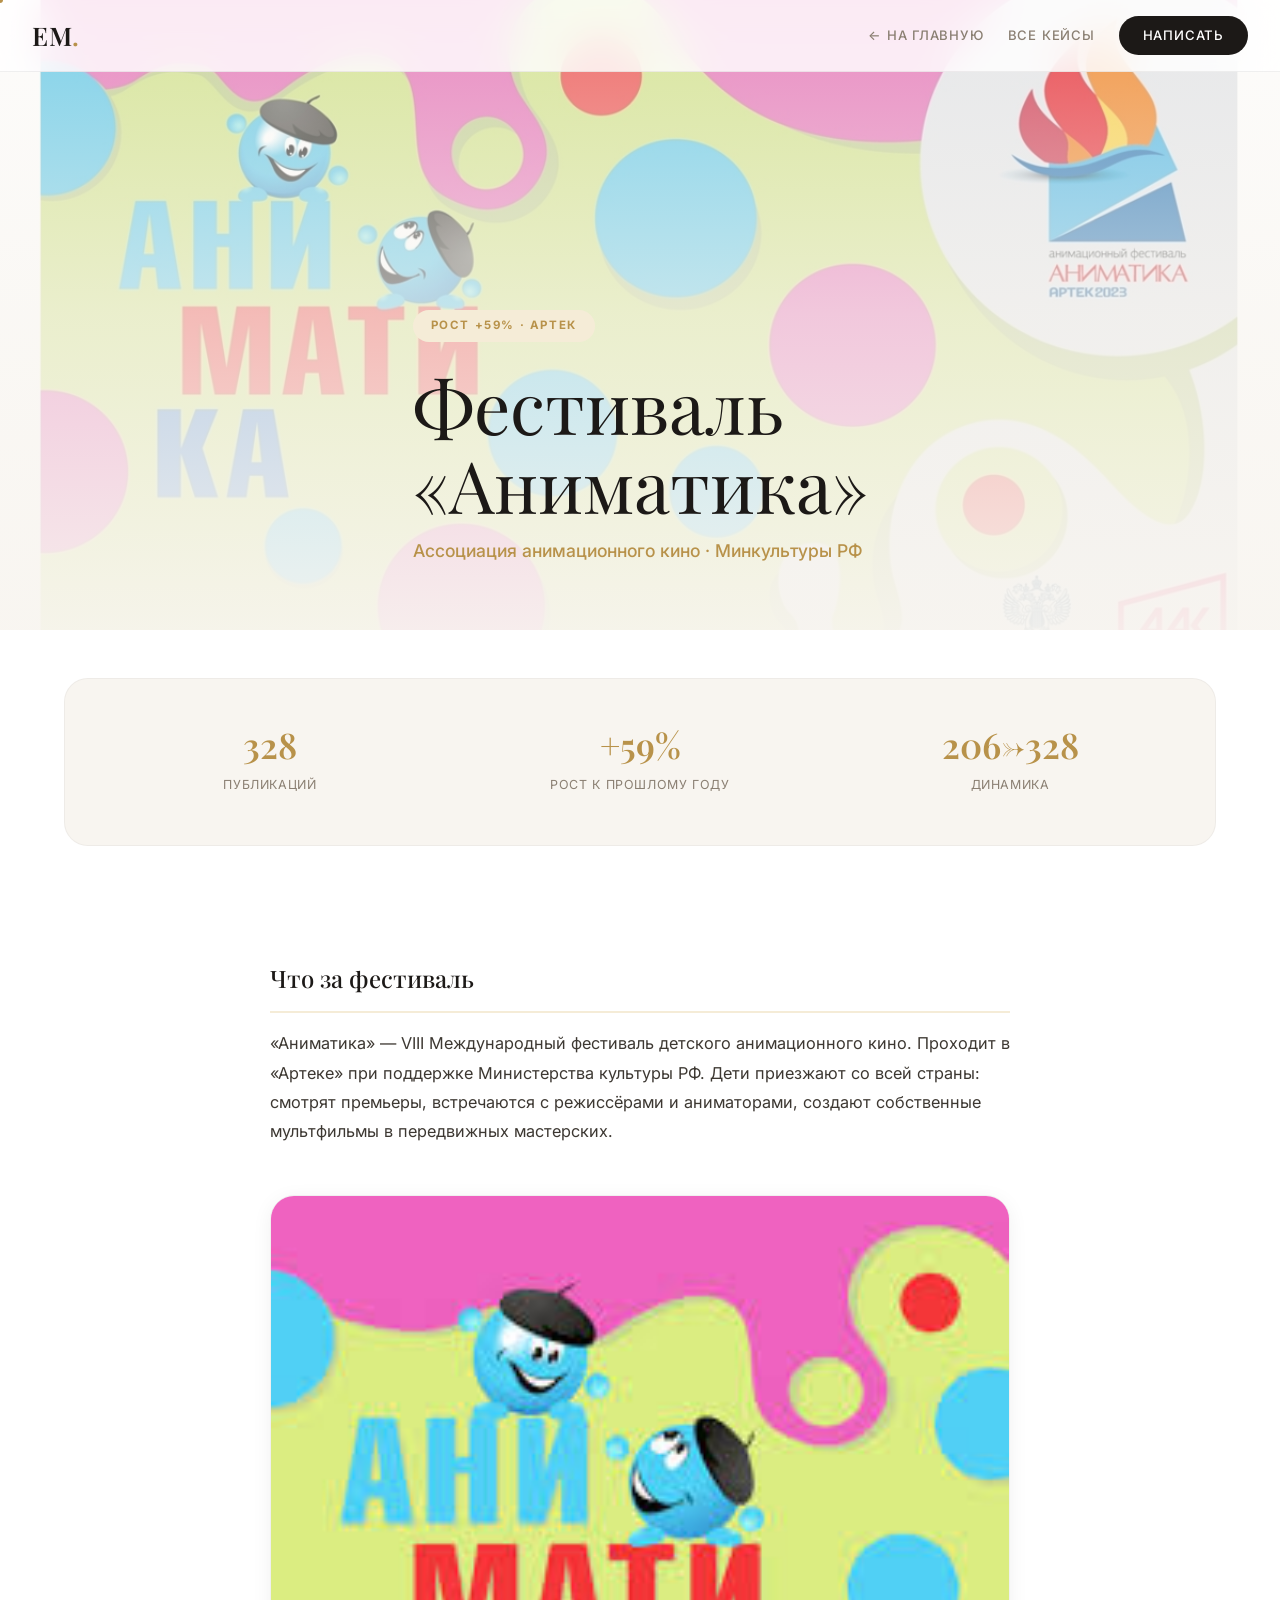
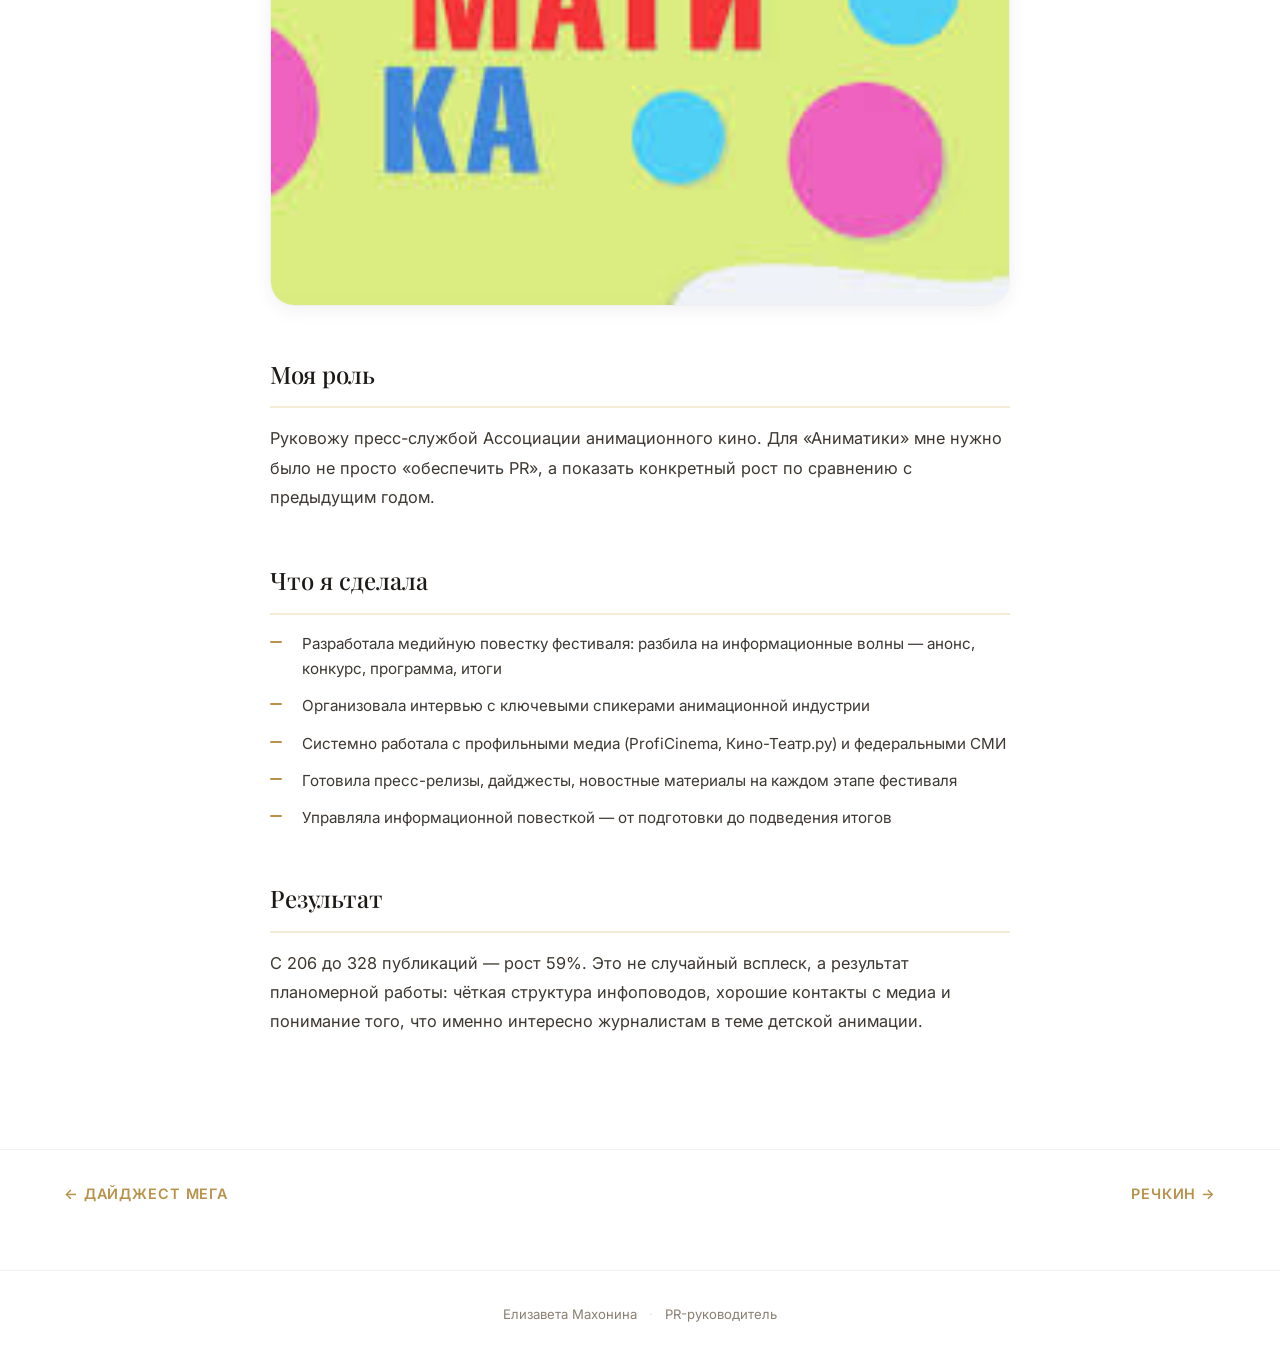
==== cases/animatika.html @ 85cf30d1 "Rename animatika.html to cases/animatika.html" ====
<!DOCTYPE html>
<html lang="ru">
<head>
    <meta charset="UTF-8">
    <meta name="viewport" content="width=device-width, initial-scale=1.0">
    <meta name="description" content="Кейс: Фестиваль Аниматика — международный фестиваль детской анимации в Артеке. Рост публикаций +59%.">
    <title>Фестиваль «Аниматика» — Елизавета Махонина</title>
    <link rel="preconnect" href="https://fonts.googleapis.com">
    <link rel="preconnect" href="https://fonts.gstatic.com" crossorigin>
    <link href="https://fonts.googleapis.com/css2?family=Inter:wght@300;400;500;600;700&family=Playfair+Display:ital,wght@0,400;0,500;0,600;0,700;1,400;1,500&display=swap" rel="stylesheet">
    <link rel="stylesheet" href="../styles.css">
    <link rel="stylesheet" href="case-page.css">
</head>
<body>
    <div class="cursor-dot" id="cursorDot"></div>
    <div class="cursor-ring" id="cursorRing"></div>

    <nav class="nav" id="nav"><div class="nav-inner"><a href="../index.html" class="nav-logo">ЕМ<span class="nav-logo-dot">.</span></a><div class="nav-links" id="navLinks"><a href="../index.html" class="nav-link">← На главную</a><a href="../index.html#cases" class="nav-link">Все кейсы</a><a href="../index.html#contact" class="nav-link nav-link-cta">Написать</a></div><button class="nav-toggle" id="navToggle" aria-label="Меню"><span></span><span></span><span></span></button></div></nav>

    <section class="case-hero">
        <div class="case-hero-img"><img src="../аниматика.jpg" alt="Фестиваль Аниматика"><div class="case-hero-overlay"></div></div>
        <div class="case-hero-content container">
            <span class="case-hero-tag anim-in">Рост +59% · Артек</span>
            <h1 class="case-hero-title anim-in">Фестиваль<br>«Аниматика»</h1>
            <p class="case-hero-org anim-in">Ассоциация анимационного кино · Минкультуры РФ</p>
        </div>
    </section>

    <section class="case-stats-section">
        <div class="container">
            <div class="case-stats-grid anim-scroll">
                <div class="case-stat"><span class="case-stat-num">328</span><span class="case-stat-lbl">публикаций</span></div>
                <div class="case-stat"><span class="case-stat-num">+59%</span><span class="case-stat-lbl">рост к прошлому году</span></div>
                <div class="case-stat"><span class="case-stat-num">206→328</span><span class="case-stat-lbl">динамика</span></div>
            </div>
        </div>
    </section>

    <section class="case-body-section">
        <div class="container">
            <div class="case-content anim-scroll">
                <h2>Что за фестиваль</h2>
                <p>«Аниматика» — VIII Международный фестиваль детского анимационного кино. Проходит в «Артеке» при поддержке Министерства культуры РФ. Дети приезжают со всей страны: смотрят премьеры, встречаются с режиссёрами и аниматорами, создают собственные мультфильмы в передвижных мастерских.</p>

                <div class="case-visual">
                    <img src="../аниматика2.jpg" alt="Логотип фестиваля Аниматика">
                </div>

                <h2>Моя роль</h2>
                <p>Руковожу пресс-службой Ассоциации анимационного кино. Для «Аниматики» мне нужно было не просто «обеспечить PR», а показать конкретный рост по сравнению с предыдущим годом.</p>

                <h2>Что я сделала</h2>
                <ul class="case-list">
                    <li>Разработала медийную повестку фестиваля: разбила на информационные волны — анонс, конкурс, программа, итоги</li>
                    <li>Организовала интервью с ключевыми спикерами анимационной индустрии</li>
                    <li>Системно работала с профильными медиа (ProfiCinema, Кино-Театр.ру) и федеральными СМИ</li>
                    <li>Готовила пресс-релизы, дайджесты, новостные материалы на каждом этапе фестиваля</li>
                    <li>Управляла информационной повесткой — от подготовки до подведения итогов</li>
                </ul>

                <h2>Результат</h2>
                <p>С 206 до 328 публикаций — рост 59%. Это не случайный всплеск, а результат планомерной работы: чёткая структура инфоповодов, хорошие контакты с медиа и понимание того, что именно интересно журналистам в теме детской анимации.</p>
            </div>
        </div>
    </section>

    <section class="case-nav-section"><div class="container"><div class="case-nav-row"><a href="digest-mega.html" class="case-nav-link">← Дайджест МЕГА</a><a href="rechkin.html" class="case-nav-link">Речкин →</a></div></div></section>
    <footer class="footer"><div class="container footer-inner"><span>Елизавета Махонина</span><span class="footer-sep">·</span><span>PR-руководитель</span></div></footer>
    <script src="../script.js"></script>
</body>
</html>
---- styles.css ----
/* ══════════════════════════════════════════════════════════
   ЕЛИЗАВЕТА МАХОНИНА — PR-руководитель
   Светлый premium-дизайн
   ══════════════════════════════════════════════════════════ */

/* ── Переменные ── */
:root {
    --white: #ffffff;
    --cream: #f8f5f0;
    --cream-dark: #f0ebe3;
    --sand: #e8e0d4;
    --stone: #d4c9b8;
    --warm-gray: #8a7f72;
    --charcoal: #3d3832;
    --ink: #1c1917;
    --ink-soft: #2d2926;

    --gold: #b8924a;
    --gold-light: #d4ad5e;
    --gold-pale: #f5ecd7;
    --gold-glow: rgba(184, 146, 74, 0.12);
    --teal: #4a8f7f;
    --teal-pale: #e2f0ec;
    --coral: #c27358;
    --coral-pale: #f5e8e3;

    --ff-display: 'Playfair Display', Georgia, serif;
    --ff-body: 'Inter', -apple-system, BlinkMacSystemFont, 'Segoe UI', sans-serif;

    --s1: 4px; --s2: 8px; --s3: 12px; --s4: 16px;
    --s5: 24px; --s6: 32px; --s7: 48px; --s8: 64px;
    --s9: 96px; --s10: 128px;

    --max-w: 1200px;
    --wide-w: 1360px;
    --nav-h: 72px;

    --r-sm: 10px;
    --r-md: 16px;
    --r-lg: 24px;
    --r-xl: 32px;
    --shadow-sm: 0 1px 3px rgba(0,0,0,0.04), 0 1px 2px rgba(0,0,0,0.06);
    --shadow-md: 0 4px 20px rgba(0,0,0,0.06);
    --shadow-lg: 0 12px 40px rgba(0,0,0,0.08);
    --shadow-xl: 0 20px 60px rgba(0,0,0,0.1);
    --ease: cubic-bezier(0.4, 0, 0.2, 1);
    --spring: cubic-bezier(0.34, 1.56, 0.64, 1);
    --smooth: cubic-bezier(0.16, 1, 0.3, 1);
}

/* ── Сброс ── */
*, *::before, *::after { margin: 0; padding: 0; box-sizing: border-box; }

html {
    scroll-behavior: smooth;
    -webkit-font-smoothing: antialiased;
    -moz-osx-font-smoothing: grayscale;
    scroll-padding-top: var(--nav-h);
    cursor: none;
}

body {
    font-family: var(--ff-body);
    background: var(--white);
    color: var(--ink);
    line-height: 1.7;
    font-size: 16px;
    overflow-x: hidden;
    cursor: none;
}

img { max-width: 100%; height: auto; display: block; }
a { color: inherit; text-decoration: none; cursor: none; }
button { cursor: none; }
ul { list-style: none; }

.container {
    max-width: var(--max-w);
    margin: 0 auto;
    padding: 0 var(--s5);
}

/* ══════════════════════════════════════
   КАСТОМНЫЙ КУРСОР
   ══════════════════════════════════════ */
.cursor-dot {
    position: fixed;
    width: 6px; height: 6px;
    background: var(--gold);
    border-radius: 50%;
    pointer-events: none;
    z-index: 10000;
    transform: translate(-50%, -50%);
    transition: width .2s, height .2s, background .2s;
}
.cursor-ring {
    position: fixed;
    width: 36px; height: 36px;
    border: 1.5px solid var(--gold);
    border-radius: 50%;
    pointer-events: none;
    z-index: 10000;
    transform: translate(-50%, -50%);
    transition: width .35s var(--spring), height .35s var(--spring),
                border-color .3s, background .3s;
    opacity: .6;
}
/* Состояние при наведении на ссылки */
.cursor-ring.hover {
    width: 56px; height: 56px;
    border-color: var(--gold-light);
    background: rgba(184, 146, 74, 0.08);
    opacity: 1;
}
.cursor-dot.hover {
    width: 0; height: 0;
}

/* ══════════════════════════════════════
   АНИМАЦИИ
   ══════════════════════════════════════ */
.anim-in {
    opacity: 0;
    transform: translateY(28px);
    animation: fadeUp .85s var(--smooth) forwards;
}
.anim-in:nth-child(1) { animation-delay: .08s }
.anim-in:nth-child(2) { animation-delay: .18s }
.anim-in:nth-child(3) { animation-delay: .3s }
.anim-in:nth-child(4) { animation-delay: .42s }
.anim-in:nth-child(5) { animation-delay: .55s }
.anim-in:nth-child(6) { animation-delay: .65s }

@keyframes fadeUp { to { opacity: 1; transform: translateY(0); } }

.anim-scroll {
    opacity: 0;
    transform: translateY(36px);
    transition: opacity .7s var(--smooth), transform .7s var(--smooth);
}
.anim-scroll.visible {
    opacity: 1;
    transform: translateY(0);
}

/* Shimmer на тегах */
@keyframes shimmer {
    0% { background-position: -200% 50%; }
    100% { background-position: 200% 50%; }
}

/* Плавающие частицы */
@keyframes float-particle {
    0%, 100% { transform: translate(0, 0) rotate(0deg); opacity: 0; }
    10% { opacity: .5; }
    90% { opacity: .3; }
    50% { transform: translate(var(--tx), var(--ty)) rotate(180deg); }
}

.hero-particles {
    position: absolute; inset: 0;
    z-index: 0; pointer-events: none;
    overflow: hidden;
}
.hero-particle {
    position: absolute;
    width: var(--size);
    height: var(--size);
    border-radius: 50%;
    background: var(--gold);
    opacity: 0;
    animation: float-particle var(--dur) var(--delay) ease-in-out infinite;
}

/* Мерцающий золотой ободок */
@keyframes glow-border {
    0%, 100% { box-shadow: 0 0 20px rgba(184,146,74,.1), 0 0 40px rgba(184,146,74,.05); }
    50% { box-shadow: 0 0 30px rgba(184,146,74,.2), 0 0 60px rgba(184,146,74,.1); }
}

/* Текстовый градиент-переливание */
@keyframes text-shine {
    0% { background-position: 0% 50%; }
    100% { background-position: 200% 50%; }
}

/* ══════════════════════════════════════
   НАВИГАЦИЯ
   ══════════════════════════════════════ */
.nav {
    position: fixed; top: 0; left: 0; right: 0;
    z-index: 1000;
    height: var(--nav-h);
    background: rgba(255,255,255,.82);
    backdrop-filter: blur(20px);
    -webkit-backdrop-filter: blur(20px);
    border-bottom: 1px solid rgba(0,0,0,.06);
    transition: background .4s var(--ease), box-shadow .4s var(--ease);
}
.nav.scrolled {
    background: rgba(255,255,255,.96);
    box-shadow: var(--shadow-sm);
}
.nav-inner {
    max-width: var(--wide-w); margin: 0 auto;
    padding: 0 var(--s6);
    display: flex; align-items: center; justify-content: space-between;
    height: 100%;
}
.nav-logo {
    font-family: var(--ff-display);
    font-size: 1.6rem; font-weight: 600;
    color: var(--ink);
    letter-spacing: .02em;
}
.nav-logo-dot { color: var(--gold); }
.nav-links { display: flex; gap: var(--s5); align-items: center; }
.nav-link {
    font-size: .82rem; font-weight: 500;
    letter-spacing: .06em; text-transform: uppercase;
    color: var(--warm-gray);
    transition: color .3s var(--ease);
    position: relative;
    padding: var(--s2) 0;
}
.nav-link::after {
    content: ''; position: absolute;
    bottom: 0; left: 0; width: 0; height: 2px;
    background: var(--gold);
    transition: width .4s var(--smooth);
}
.nav-link:hover { color: var(--ink); }
.nav-link:hover::after { width: 100%; }
.nav-link-cta {
    background: var(--ink);
    color: var(--white) !important;
    padding: var(--s2) var(--s5);
    border-radius: 100px;
    letter-spacing: .06em;
    transition: all .4s var(--ease);
}
.nav-link-cta::after { display: none; }
.nav-link-cta:hover {
    background: var(--gold);
    color: var(--white) !important;
    transform: scale(1.05);
}

.nav-toggle {
    display: none; flex-direction: column; gap: 5px;
    background: none; border: none; padding: 8px;
}
.nav-toggle span {
    display: block; width: 24px; height: 2px;
    background: var(--ink); transition: .3s var(--ease);
}

/* ══════════════════════════════════════
   HERO
   ══════════════════════════════════════ */
.hero {
    position: relative;
    min-height: 100vh;
    display: flex; align-items: center;
    padding: calc(var(--nav-h) + var(--s8)) var(--s6) var(--s8);
    overflow: hidden;
}
.hero-bg {
    position: absolute; inset: 0; z-index: 0;
}
.hero-bg-img {
    width: 100%; height: 100%;
    object-fit: cover;
    opacity: .22;
}
.hero-bg-overlay {
    position: absolute; inset: 0;
    background: linear-gradient(135deg, rgba(248,245,240,.92) 0%, rgba(255,255,255,.85) 50%, rgba(248,245,240,.9) 100%);
}
.hero-content {
    position: relative; z-index: 1;
    max-width: var(--wide-w); margin: 0 auto; width: 100%;
    display: grid; grid-template-columns: 1.2fr 1fr;
    gap: var(--s8); align-items: center;
}
.hero-badge {
    display: inline-flex; align-items: center; gap: var(--s3);
    font-size: .78rem; font-weight: 600;
    text-transform: uppercase; letter-spacing: .18em;
    color: var(--gold);
    margin-bottom: var(--s5);
}
.hero-badge-dot {
    width: 8px; height: 8px; border-radius: 50%;
    background: var(--gold);
    box-shadow: 0 0 8px var(--gold-glow);
    animation: pulse 2s ease-in-out infinite;
}
@keyframes pulse {
    0%, 100% { opacity: 1; transform: scale(1); }
    50% { opacity: .5; transform: scale(.7); }
}
.hero-name {
    font-family: var(--ff-display);
    font-size: clamp(3rem, 5.5vw, 5.4rem);
    font-weight: 400; line-height: 1.08;
    color: var(--ink);
    margin-bottom: var(--s5);
}
.hero-name em {
    font-style: italic;
    font-weight: 500;
    background: linear-gradient(90deg, var(--gold), var(--gold-light), var(--coral), var(--gold));
    background-size: 200% auto;
    -webkit-background-clip: text;
    -webkit-text-fill-color: transparent;
    background-clip: text;
    animation: text-shine 4s ease-in-out infinite;
}
.hero-role {
    font-size: 1.1rem; font-weight: 500;
    letter-spacing: .08em; text-transform: uppercase;
    color: var(--warm-gray);
    margin-bottom: var(--s3);
}
.hero-desc {
    font-size: 1.05rem; color: var(--warm-gray);
    max-width: 500px; margin-bottom: var(--s6);
    line-height: 1.6;
}
.hero-actions { display: flex; gap: var(--s4); margin-bottom: var(--s7); }

/* Кнопки */
.btn {
    display: inline-flex; align-items: center; gap: var(--s2);
    padding: 14px 32px;
    font-family: var(--ff-body);
    font-size: .88rem; font-weight: 600;
    letter-spacing: .06em; text-transform: uppercase;
    border-radius: var(--r-sm);
    transition: all .4s var(--ease);
    border: none;
    position: relative;
    overflow: hidden;
}
.btn::after {
    content: '';
    position: absolute; inset: 0;
    background: linear-gradient(120deg, transparent, rgba(255,255,255,.15), transparent);
    transform: translateX(-100%);
    transition: transform .6s;
}
.btn:hover::after {
    transform: translateX(100%);
}
.btn-gold {
    background: var(--gold); color: var(--white);
}
.btn-gold:hover {
    background: var(--gold-light);
    transform: translateY(-3px);
    box-shadow: 0 10px 35px rgba(184,146,74,.35);
}
.btn-ghost {
    background: transparent;
    color: var(--ink);
    border: 1.5px solid var(--sand);
}
.btn-ghost:hover {
    border-color: var(--gold);
    color: var(--gold);
    transform: translateY(-3px);
}

/* Hero Маркеры */
.hero-markers {
    display: flex; gap: var(--s5); align-items: center;
}
.hero-marker {
    display: flex; flex-direction: column;
}
.hero-marker strong {
    font-family: var(--ff-display);
    font-size: 1.5rem; font-weight: 600;
    color: var(--gold);
}
.hero-marker span {
    font-size: .78rem; color: var(--warm-gray);
    text-transform: uppercase; letter-spacing: .04em;
}
.hero-marker-sep {
    width: 1px; height: 32px;
    background: var(--sand);
}

/* Фото в Hero */
.hero-photo {
    position: relative;
    display: flex; flex-direction: column; align-items: center;
}
.hero-photo-ring {
    position: absolute;
    width: 420px; height: 540px;
    border: 1px solid var(--gold-pale);
    border-radius: var(--r-xl);
    top: -16px; left: 50%; transform: translateX(-50%);
    z-index: 0;
    animation: glow-border 4s ease-in-out infinite;
}
.hero-photo-frame {
    position: relative; z-index: 1;
    width: 380px; height: 500px;
    border-radius: var(--r-xl);
    overflow: hidden;
    box-shadow: var(--shadow-xl);
    border: 3px solid var(--white);
}
.hero-photo-frame img {
    width: 100%; height: 100%;
    object-fit: cover;
    object-position: center top;
    transition: transform .8s var(--smooth), filter .6s;
}
.hero-photo-frame:hover img { transform: scale(1.04); filter: brightness(1.05); }
.hero-photo-caption {
    display: flex; gap: var(--s3);
    margin-top: var(--s4);
    font-size: .78rem; color: var(--warm-gray);
    letter-spacing: .1em; text-transform: uppercase;
    font-weight: 500;
}
.hero-scroll {
    position: absolute; bottom: var(--s6);
    left: 50%; transform: translateX(-50%);
    color: var(--stone);
    animation: bobble 2.5s ease-in-out infinite;
}
@keyframes bobble {
    0%,100% { transform: translateX(-50%) translateY(0); }
    50% { transform: translateX(-50%) translateY(8px); }
}

/* ══════════════════════════════════════
   ОБЩИЕ СТИЛИ СЕКЦИЙ
   ══════════════════════════════════════ */
.section { padding: var(--s9) 0; }
.section-cream { background: var(--cream); }
.section-contact {
    background: linear-gradient(180deg, var(--cream) 0%, var(--cream-dark) 100%);
}
.section-head { margin-bottom: var(--s7); }

.label-top {
    display: inline-flex; align-items: center; gap: var(--s3);
    font-size: .72rem; font-weight: 600;
    text-transform: uppercase; letter-spacing: .2em;
    color: var(--gold);
    margin-bottom: var(--s3);
}
.label-top::before {
    content: ''; width: 20px; height: 2px;
    background: var(--gold);
}
.heading-xl {
    font-family: var(--ff-display);
    font-size: clamp(2rem, 4vw, 3.2rem);
    font-weight: 400; line-height: 1.18;
    color: var(--ink);
    margin-bottom: var(--s5);
}
.text-lead {
    font-family: var(--ff-display);
    font-size: 1.35rem; line-height: 1.55;
    color: var(--ink-soft);
    margin-bottom: var(--s5);
}
.text-body {
    font-size: 1.02rem; line-height: 1.75;
    color: var(--warm-gray);
    margin-bottom: var(--s4);
}

/* ══════════════════════════════════════
   ОБО МНЕ
   ══════════════════════════════════════ */
.about-layout {
    display: grid; grid-template-columns: .8fr 1fr;
    gap: var(--s8);
    margin-bottom: var(--s8);
}
.stats-ribbon {
    display: grid; grid-template-columns: repeat(4, 1fr);
    gap: var(--s5);
    background: var(--white);
    border: 1px solid rgba(0,0,0,.06);
    border-radius: var(--r-lg);
    padding: var(--s6);
    box-shadow: var(--shadow-md);
}
.stat-item { text-align: center; }
.stat-val {
    display: inline;
    font-family: var(--ff-display);
    font-size: 2.4rem; font-weight: 600;
    color: var(--gold);
    line-height: 1;
}
.stat-plus {
    font-family: var(--ff-display);
    font-size: 2.4rem; font-weight: 600;
    color: var(--gold);
    line-height: 1;
}
.stat-lbl {
    display: block;
    font-size: .8rem; color: var(--warm-gray);
    text-transform: uppercase; letter-spacing: .04em;
    margin-top: var(--s2);
}

/* ══════════════════════════════════════
   КОМПЕТЕНЦИИ
   ══════════════════════════════════════ */
.comp-grid {
    display: grid; grid-template-columns: repeat(3, 1fr);
    gap: var(--s5);
}
.comp-card {
    background: var(--cream);
    border: 1px solid rgba(0,0,0,.05);
    border-radius: var(--r-md);
    padding: var(--s6) var(--s5);
    transition: all .4s var(--ease);
    position: relative;
}
.comp-card::before {
    content: '';
    position: absolute; top: 0; left: var(--s5); right: var(--s5);
    height: 3px; border-radius: 0 0 3px 3px;
    background: var(--gold);
    transform: scaleX(0);
    transform-origin: left;
    transition: transform .5s var(--smooth);
}
.comp-card:hover {
    transform: translateY(-6px);
    box-shadow: var(--shadow-lg);
    border-color: transparent;
    background: var(--white);
}
.comp-card:hover::before { transform: scaleX(1); }
.comp-num {
    font-family: var(--ff-display);
    font-size: 2rem; font-weight: 600;
    color: var(--gold-pale);
    margin-bottom: var(--s4);
    line-height: 1;
    transition: color .4s;
}
.comp-card:hover .comp-num { color: var(--gold); }
.comp-card h3 {
    font-family: var(--ff-display);
    font-size: 1.15rem; font-weight: 500;
    margin-bottom: var(--s3);
    color: var(--ink);
}
.comp-card p {
    font-size: .9rem; line-height: 1.65;
    color: var(--warm-gray);
}

/* ══════════════════════════════════════
   КАРЬЕРА
   ══════════════════════════════════════ */
.exp-timeline {
    display: flex; flex-direction: column;
    gap: var(--s5);
}
.exp-card {
    display: grid; grid-template-columns: 200px 1fr;
    gap: var(--s6);
    background: var(--white);
    border: 1px solid rgba(0,0,0,.06);
    border-radius: var(--r-md);
    padding: var(--s6);
    transition: all .4s var(--ease);
}
.exp-card:hover {
    box-shadow: var(--shadow-lg);
    transform: translateY(-3px);
    border-color: transparent;
}
.exp-current {
    border-left: 4px solid var(--gold);
}
.exp-side {
    display: flex; flex-direction: column;
    gap: var(--s2);
}
.exp-badge {
    display: inline-flex;
    font-size: .68rem; font-weight: 700;
    text-transform: uppercase; letter-spacing: .12em;
    padding: 3px 12px; border-radius: 100px;
    background: var(--gold-pale);
    color: var(--gold);
    width: fit-content;
}
.exp-dates {
    font-size: .82rem; color: var(--warm-gray);
}
.exp-role {
    font-family: var(--ff-display);
    font-size: 1.25rem; font-weight: 500;
    color: var(--ink);
    margin-bottom: var(--s1);
    line-height: 1.3;
}
.exp-company {
    font-size: .95rem; font-weight: 500;
    color: var(--gold);
    margin-bottom: var(--s4);
}
.exp-list {
    display: flex; flex-direction: column;
    gap: var(--s2);
}
.exp-list li {
    font-size: .9rem; line-height: 1.6;
    color: var(--charcoal);
    padding-left: var(--s5);
    position: relative;
}
.exp-list li::before {
    content: '';
    position: absolute; left: 0; top: 10px;
    width: 8px; height: 1px;
    background: var(--gold);
}
.exp-summary {
    font-size: .92rem; line-height: 1.7;
    color: var(--charcoal);
}

/* ══════════════════════════════════════
   КЕЙСЫ
   ══════════════════════════════════════ */
.cases-mosaic {
    display: grid;
    grid-template-columns: repeat(2, 1fr);
    gap: var(--s5);
}
.case-tile {
    display: block;
    border-radius: var(--r-lg);
    overflow: hidden;
    background: var(--cream);
    border: 1px solid rgba(0,0,0,.05);
    transition: all .5s var(--ease);
    position: relative;
}
.case-tile:hover {
    transform: translateY(-8px) scale(1.01);
    box-shadow: var(--shadow-xl);
    border-color: transparent;
}
.case-tile-wide {
    grid-column: 1 / -1;
    display: grid;
    grid-template-columns: 1fr 1fr;
}
.case-tile-img {
    height: 260px;
    overflow: hidden;
    background: var(--cream-dark);
}
.case-tile-wide .case-tile-img {
    height: 100%;
    min-height: 300px;
}
.case-tile-img img {
    width: 100%; height: 100%;
    object-fit: cover;
    transition: transform .7s var(--smooth);
}
.case-tile-img-contain img {
    object-fit: contain;
    padding: var(--s4);
    background: var(--cream);
}
.case-tile:hover .case-tile-img img {
    transform: scale(1.08);
}
.case-tile-body {
    padding: var(--s6) var(--s5);
}
.case-tile-tag {
    display: inline-block;
    font-size: .68rem; font-weight: 700;
    text-transform: uppercase; letter-spacing: .12em;
    padding: 4px 14px; border-radius: 100px;
    background: linear-gradient(90deg, var(--gold-pale), #fdf3dc, var(--gold-pale));
    background-size: 200% 100%;
    animation: shimmer 3s ease-in-out infinite;
    color: var(--gold);
    margin-bottom: var(--s4);
}
.case-tile-body h3 {
    font-family: var(--ff-display);
    font-size: 1.5rem; font-weight: 500;
    color: var(--ink);
    margin-bottom: var(--s2);
    line-height: 1.25;
}
.case-tile-body p {
    font-size: .9rem; color: var(--warm-gray);
    margin-bottom: var(--s4);
    line-height: 1.5;
}
.case-tile-cta {
    font-size: .82rem; font-weight: 600;
    color: var(--gold);
    text-transform: uppercase; letter-spacing: .08em;
    transition: color .3s, letter-spacing .3s;
}
.case-tile:hover .case-tile-cta {
    color: var(--ink);
    letter-spacing: .14em;
}

/* ══════════════════════════════════════
   ИНСТРУМЕНТЫ
   ══════════════════════════════════════ */
.toolkit-cloud {
    display: flex; flex-wrap: wrap;
    gap: var(--s3); justify-content: center;
}
.toolkit-cloud span {
    padding: 12px 28px;
    font-size: .9rem;
    border: 1.5px solid var(--sand);
    border-radius: 100px;
    color: var(--charcoal);
    background: var(--white);
    transition: all .35s var(--ease);
}
.toolkit-cloud span:hover {
    border-color: var(--gold);
    color: var(--gold);
    background: var(--gold-pale);
    transform: translateY(-3px) scale(1.05);
    box-shadow: 0 6px 20px rgba(184,146,74,.15);
}

/* ══════════════════════════════════════
   ОБРАЗОВАНИЕ
   ══════════════════════════════════════ */
.edu-layout {
    display: grid;
    grid-template-columns: 1fr 1.3fr;
    gap: var(--s8);
    align-items: center;
}
.edu-photo {
    border-radius: var(--r-xl);
    overflow: hidden;
    box-shadow: var(--shadow-xl);
    border: 4px solid var(--white);
    position: relative;
}
.edu-photo::after {
    content: '';
    position: absolute; inset: 0;
    border: 1px solid rgba(184,146,74,.1);
    border-radius: var(--r-xl);
    pointer-events: none;
}
.edu-photo img {
    width: 100%; height: 580px;
    object-fit: cover;
    object-position: center 15%;
    transition: transform .8s var(--smooth);
}
.edu-photo:hover img { transform: scale(1.03); }

.edu-card {
    display: flex; gap: var(--s5);
    background: var(--cream);
    border: 1px solid rgba(0,0,0,.05);
    border-radius: var(--r-md);
    padding: var(--s5) var(--s6);
    margin-bottom: var(--s4);
    transition: all .35s var(--ease);
}
.edu-card:hover {
    box-shadow: var(--shadow-md);
    transform: translateX(6px);
    border-color: var(--gold-pale);
}
.edu-year {
    font-family: var(--ff-display);
    font-size: 1.8rem; font-weight: 600;
    color: var(--gold); line-height: 1;
    min-width: 70px;
    padding-top: 4px;
}
.edu-deg {
    font-size: .7rem; font-weight: 700;
    text-transform: uppercase; letter-spacing: .14em;
    color: var(--gold);
    margin-bottom: var(--s1);
}
.edu-card h3 {
    font-family: var(--ff-display);
    font-size: 1.15rem; font-weight: 500;
    color: var(--ink); margin-bottom: var(--s1);
}
.edu-card p {
    font-size: .88rem; color: var(--warm-gray);
}

/* Языки */
.lang-block { margin-top: var(--s6); }
.lang-heading {
    font-family: var(--ff-display);
    font-size: 1.15rem; font-weight: 500;
    margin-bottom: var(--s5);
    color: var(--ink);
}
.lang-row {
    margin-bottom: var(--s4);
}
.lang-name {
    font-size: .9rem; font-weight: 500;
    color: var(--ink); display: block;
}
.lang-lvl {
    font-size: .82rem; color: var(--warm-gray);
    display: block; margin-bottom: var(--s2);
}
.lang-bar {
    height: 4px; background: var(--sand);
    border-radius: 100px; overflow: hidden;
}
.lang-fill {
    height: 100%;
    background: linear-gradient(90deg, var(--gold) 0%, var(--gold-light) 100%);
    border-radius: 100px;
    width: 0;
    transition: width 1.5s var(--smooth);
}

/* ══════════════════════════════════════
   РЕКОМЕНДАЦИИ
   ══════════════════════════════════════ */
.ref-grid {
    display: grid; grid-template-columns: repeat(3, 1fr);
    gap: var(--s5);
}
.ref-card {
    background: var(--white);
    border: 1px solid rgba(0,0,0,.06);
    border-radius: var(--r-md);
    padding: var(--s6);
    text-align: center;
    transition: all .35s var(--ease);
}
.ref-card:hover {
    transform: translateY(-4px);
    box-shadow: var(--shadow-md);
    border-color: var(--gold-pale);
}
.ref-name {
    font-family: var(--ff-display);
    font-size: 1.05rem; font-weight: 500;
    color: var(--ink); margin-bottom: var(--s1);
}
.ref-role {
    font-size: .85rem; color: var(--gold);
    margin-bottom: var(--s1);
}
.ref-org {
    font-size: .82rem; color: var(--warm-gray);
}

/* ══════════════════════════════════════
   КОНТАКТЫ
   ══════════════════════════════════════ */
.cta-block {
    display: grid; grid-template-columns: auto 1fr;
    gap: var(--s8); align-items: center;
    max-width: 900px; margin: 0 auto;
    background: var(--white);
    border-radius: var(--r-xl);
    padding: var(--s8);
    box-shadow: var(--shadow-xl);
    border: 1px solid rgba(0,0,0,.04);
}
.cta-photo {
    width: 200px; height: 200px;
    border-radius: 50%; overflow: hidden;
    border: 3px solid var(--gold-pale);
    box-shadow: 0 0 40px var(--gold-glow);
    animation: glow-border 4s ease-in-out infinite;
}
.cta-photo img {
    width: 100%; height: 100%;
    object-fit: cover;
}
.cta-body .heading-xl { margin-bottom: var(--s3); }
.cta-links {
    display: flex; flex-direction: column;
    gap: var(--s3); margin-top: var(--s5);
}
.cta-link {
    display: inline-flex; align-items: center;
    gap: var(--s3);
    font-size: .95rem; color: var(--charcoal);
    transition: color .3s, transform .3s;
    padding: var(--s2) 0;
}
.cta-link:hover { color: var(--gold); transform: translateX(6px); }
.cta-link svg {
    width: 20px; height: 20px; flex-shrink: 0;
    color: var(--gold);
}

/* ══════════════════════════════════════
   FOOTER
   ══════════════════════════════════════ */
.footer {
    padding: var(--s6) 0;
    border-top: 1px solid rgba(0,0,0,.06);
    background: var(--white);
}
.footer-inner {
    display: flex; align-items: center;
    justify-content: center;
    gap: var(--s3); font-size: .82rem;
    color: var(--warm-gray); flex-wrap: wrap;
}
.footer-sep { color: var(--sand); }

/* ══════════════════════════════════════
   АДАПТИВНОСТЬ
   ══════════════════════════════════════ */
@media (max-width: 1024px) {
    .hero-content {
        grid-template-columns: 1fr;
        text-align: center;
    }
    .hero-badge { justify-content: center; }
    .hero-desc { margin-left: auto; margin-right: auto; }
    .hero-actions { justify-content: center; }
    .hero-markers { justify-content: center; }
    .hero-photo-frame { width: 300px; height: 400px; }
    .hero-photo-ring { width: 340px; height: 440px; }

    .about-layout { grid-template-columns: 1fr; gap: var(--s5); }
    .stats-ribbon { grid-template-columns: repeat(2, 1fr); }
    .comp-grid { grid-template-columns: repeat(2, 1fr); }
    .edu-layout { grid-template-columns: 1fr; }
    .edu-photo { order: -1; }
    .edu-photo img { height: 400px; }
    .ref-grid { grid-template-columns: 1fr; }
    .case-tile-wide { grid-template-columns: 1fr; }
    .cta-block {
        grid-template-columns: 1fr; text-align: center;
        padding: var(--s6);
    }
    .cta-photo { margin: 0 auto; }
    .cta-links { align-items: center; }
}

@media (max-width: 768px) {
    :root { --s9: 64px; --s10: 80px; }
    /* Скрываем кастомный курсор на тач-устройствах */
    .cursor-dot, .cursor-ring { display: none; }
    html, body, a, button { cursor: auto; }
    
    .nav-links {
        display: none;
        position: fixed; top: var(--nav-h);
        left: 0; right: 0; bottom: 0;
        background: rgba(255,255,255,.98);
        backdrop-filter: blur(20px);
        flex-direction: column;
        align-items: center; justify-content: center;
        gap: var(--s6);
    }
    .nav-links.open { display: flex; }
    .nav-link { font-size: 1.1rem; }
    .nav-toggle { display: flex; }
    .nav-toggle.active span:nth-child(1) { transform: translateY(7px) rotate(45deg); }
    .nav-toggle.active span:nth-child(2) { opacity: 0; }
    .nav-toggle.active span:nth-child(3) { transform: translateY(-7px) rotate(-45deg); }

    .comp-grid { grid-template-columns: 1fr; }
    .cases-mosaic { grid-template-columns: 1fr; }
    .exp-card { grid-template-columns: 1fr; gap: var(--s3); }
    .hero-scroll { display: none; }
}

@media (max-width: 480px) {
    .container { padding: 0 var(--s4); }
    .hero { padding: calc(var(--nav-h) + var(--s5)) var(--s4) var(--s5); }
    .hero-photo-frame { width: 240px; height: 320px; }
    .hero-photo-ring { width: 270px; height: 350px; }
    .hero-actions { flex-direction: column; width: 100%; }
    .btn { width: 100%; justify-content: center; }
    .stats-ribbon { grid-template-columns: 1fr 1fr; }
    .stat-val { font-size: 1.8rem; }
    .stat-plus { font-size: 1.8rem; }
}
---- cases/case-page.css ----
/* ══════════════════════════════════════
   СТИЛИ СТРАНИЦ КЕЙСОВ
   ══════════════════════════════════════ */

/* Hero кейса */
.case-hero {
    position: relative;
    min-height: 70vh;
    display: flex;
    align-items: flex-end;
    padding: var(--s9) 0 var(--s8);
    overflow: hidden;
}
.case-hero-img {
    position: absolute; inset: 0;
}
.case-hero-img img {
    width: 100%; height: 100%;
    object-fit: cover;
}
.case-hero-img-contain img {
    object-fit: contain;
    object-position: center;
    padding: var(--s8);
    background: var(--cream);
}
.case-hero-overlay {
    position: absolute; inset: 0;
    background: linear-gradient(180deg,
        rgba(248,245,240,.3) 0%,
        rgba(248,245,240,.7) 50%,
        rgba(248,245,240,.95) 100%
    );
}
.case-hero-overlay-light {
    background: linear-gradient(180deg,
        rgba(248,245,240,.5) 0%,
        rgba(248,245,240,.85) 40%,
        rgba(248,245,240,.98) 100%
    );
}
.case-hero-content {
    position: relative; z-index: 1;
}
.case-hero-tag {
    display: inline-flex;
    font-size: .72rem; font-weight: 700;
    text-transform: uppercase; letter-spacing: .14em;
    padding: 6px 18px; border-radius: 100px;
    background: var(--gold-pale);
    color: var(--gold);
    margin-bottom: var(--s5);
}
.case-hero-title {
    font-family: var(--ff-display);
    font-size: clamp(2.5rem, 6vw, 4.5rem);
    font-weight: 400; line-height: 1.1;
    color: var(--ink);
    margin-bottom: var(--s3);
}
.case-hero-org {
    font-size: 1.1rem; font-weight: 500;
    color: var(--gold);
}

/* Статистика */
.case-stats-section {
    padding: var(--s7) 0;
    background: var(--white);
}
.case-stats-grid {
    display: grid;
    grid-template-columns: repeat(auto-fit, minmax(140px, 1fr));
    gap: var(--s5);
    background: var(--cream);
    border-radius: var(--r-lg);
    padding: var(--s7) var(--s6);
    border: 1px solid rgba(0,0,0,.04);
}
.case-stat { text-align: center; }
.case-stat-num {
    display: block;
    font-family: var(--ff-display);
    font-size: 2.2rem; font-weight: 600;
    color: var(--gold); line-height: 1;
    margin-bottom: var(--s2);
}
.case-stat-lbl {
    font-size: .78rem; color: var(--warm-gray);
    text-transform: uppercase; letter-spacing: .05em;
}

/* Контент кейса */
.case-body-section {
    padding: var(--s8) 0 var(--s9);
}
.case-content {
    max-width: 740px;
    margin: 0 auto;
}
.case-content h2 {
    font-family: var(--ff-display);
    font-size: 1.5rem; font-weight: 500;
    color: var(--ink);
    margin-top: var(--s7);
    margin-bottom: var(--s4);
    padding-bottom: var(--s3);
    border-bottom: 2px solid var(--gold-pale);
}
.case-content h2:first-child { margin-top: 0; }
.case-content p {
    font-size: 1.02rem; line-height: 1.8;
    color: var(--charcoal);
    margin-bottom: var(--s4);
}
.case-list {
    display: flex; flex-direction: column;
    gap: var(--s3);
    margin-bottom: var(--s5);
}
.case-list li {
    font-size: .95rem; line-height: 1.65;
    color: var(--charcoal);
    padding-left: var(--s6);
    position: relative;
}
.case-list li::before {
    content: '';
    position: absolute; left: 0; top: 10px;
    width: 12px; height: 2px;
    background: var(--gold);
    border-radius: 1px;
}
.case-partners-grid {
    display: flex; flex-wrap: wrap;
    gap: var(--s3);
    margin-bottom: var(--s5);
}
.case-partner-tag {
    padding: 8px 20px;
    font-size: .85rem; font-weight: 500;
    border: 1.5px solid var(--sand);
    border-radius: 100px;
    color: var(--charcoal);
    background: var(--white);
    transition: all .3s var(--ease);
}
.case-partner-tag:hover {
    border-color: var(--gold);
    color: var(--gold);
    background: var(--gold-pale);
    transform: translateY(-2px);
}

/* Навигация по кейсам */
.case-nav-section {
    padding: var(--s6) 0 var(--s8);
    border-top: 1px solid rgba(0,0,0,.06);
}
.case-nav-row {
    display: flex;
    justify-content: space-between;
    align-items: center;
}
.case-nav-link {
    font-size: .9rem; font-weight: 600;
    color: var(--gold);
    text-transform: uppercase;
    letter-spacing: .06em;
    transition: color .3s, transform .3s;
}
.case-nav-link:hover { color: var(--ink); transform: translateX(4px); }
.case-nav-link:first-child:hover { transform: translateX(-4px); }

/* Визуальный блок */
.case-visual {
    margin: var(--s7) 0;
    border-radius: var(--r-lg);
    overflow: hidden;
    box-shadow: var(--shadow-md);
    border: 1px solid rgba(0,0,0,.06);
}
.case-visual img {
    width: 100%; height: auto;
    display: block;
}

@media (max-width: 768px) {
    .case-hero { min-height: 50vh; }
    .case-stats-grid {
        grid-template-columns: repeat(2, 1fr);
    }
    .case-hero-img-contain img {
        padding: var(--s4);
    }
}
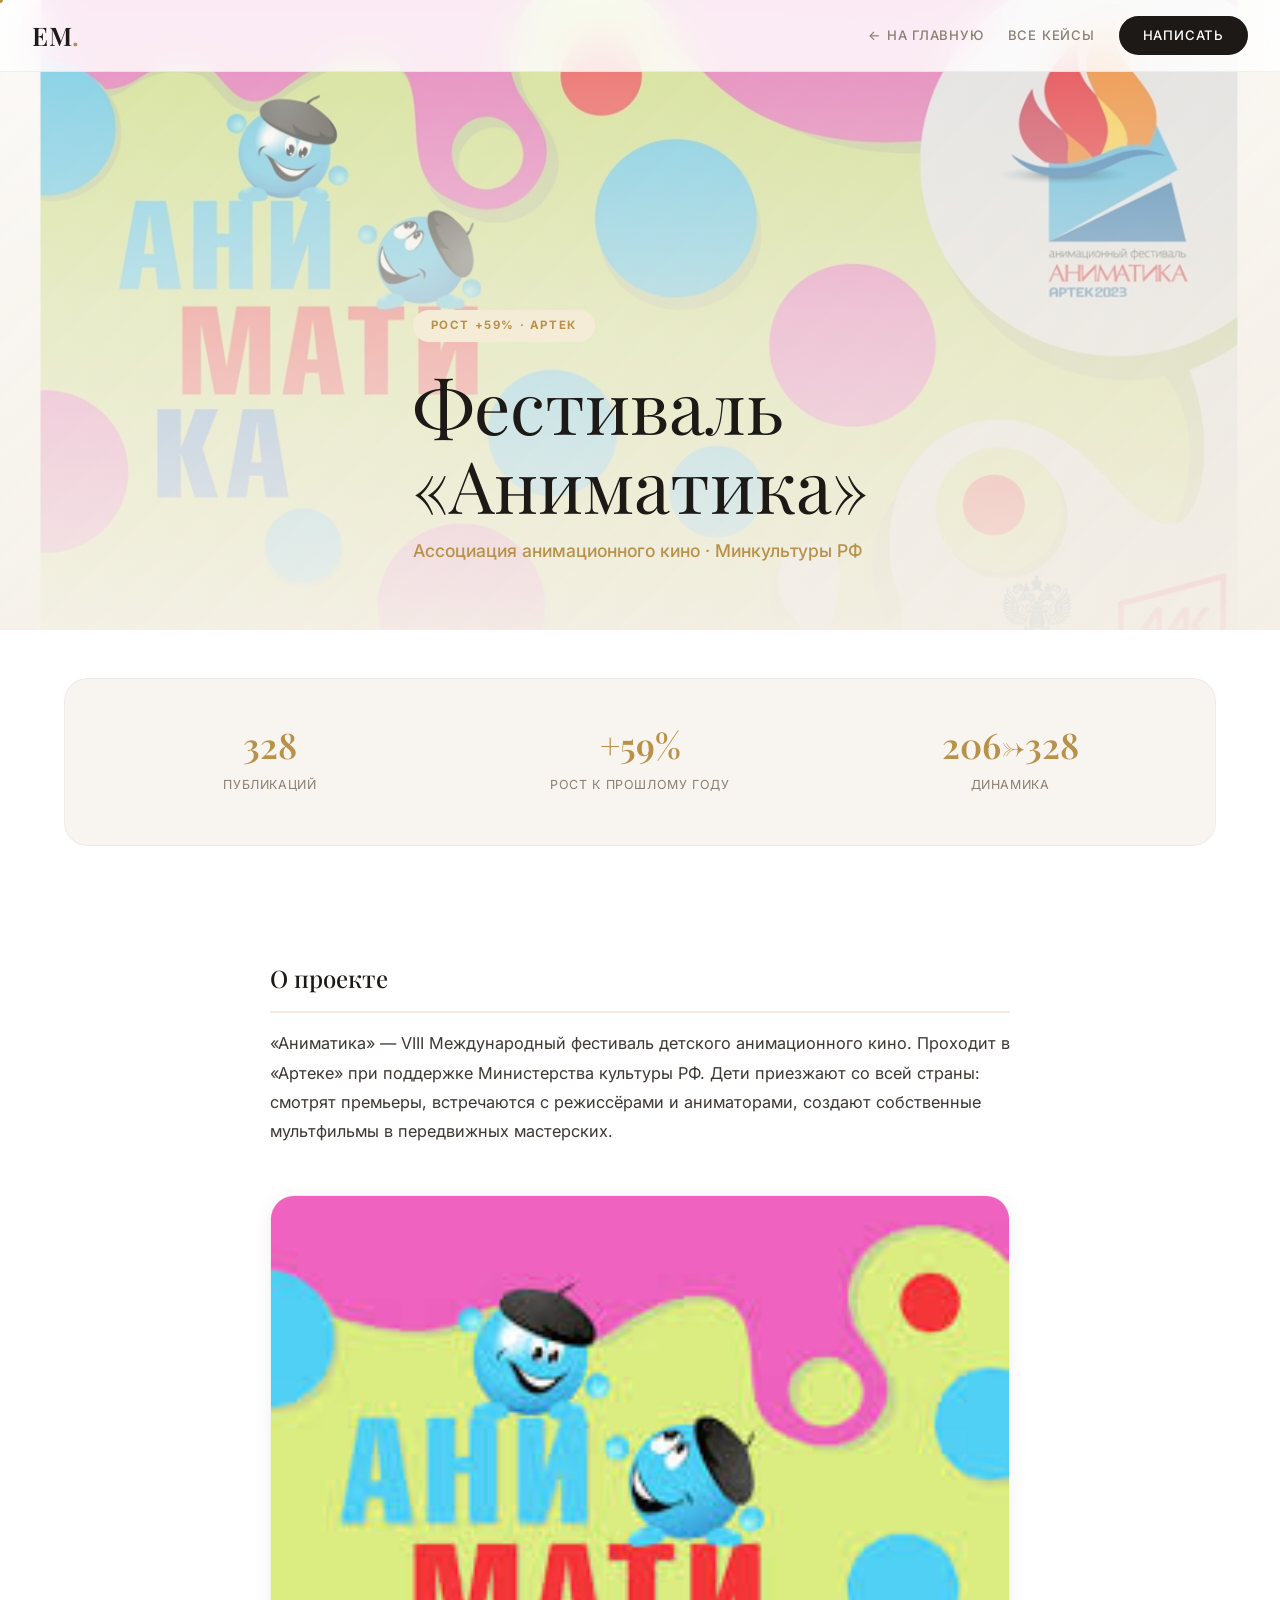
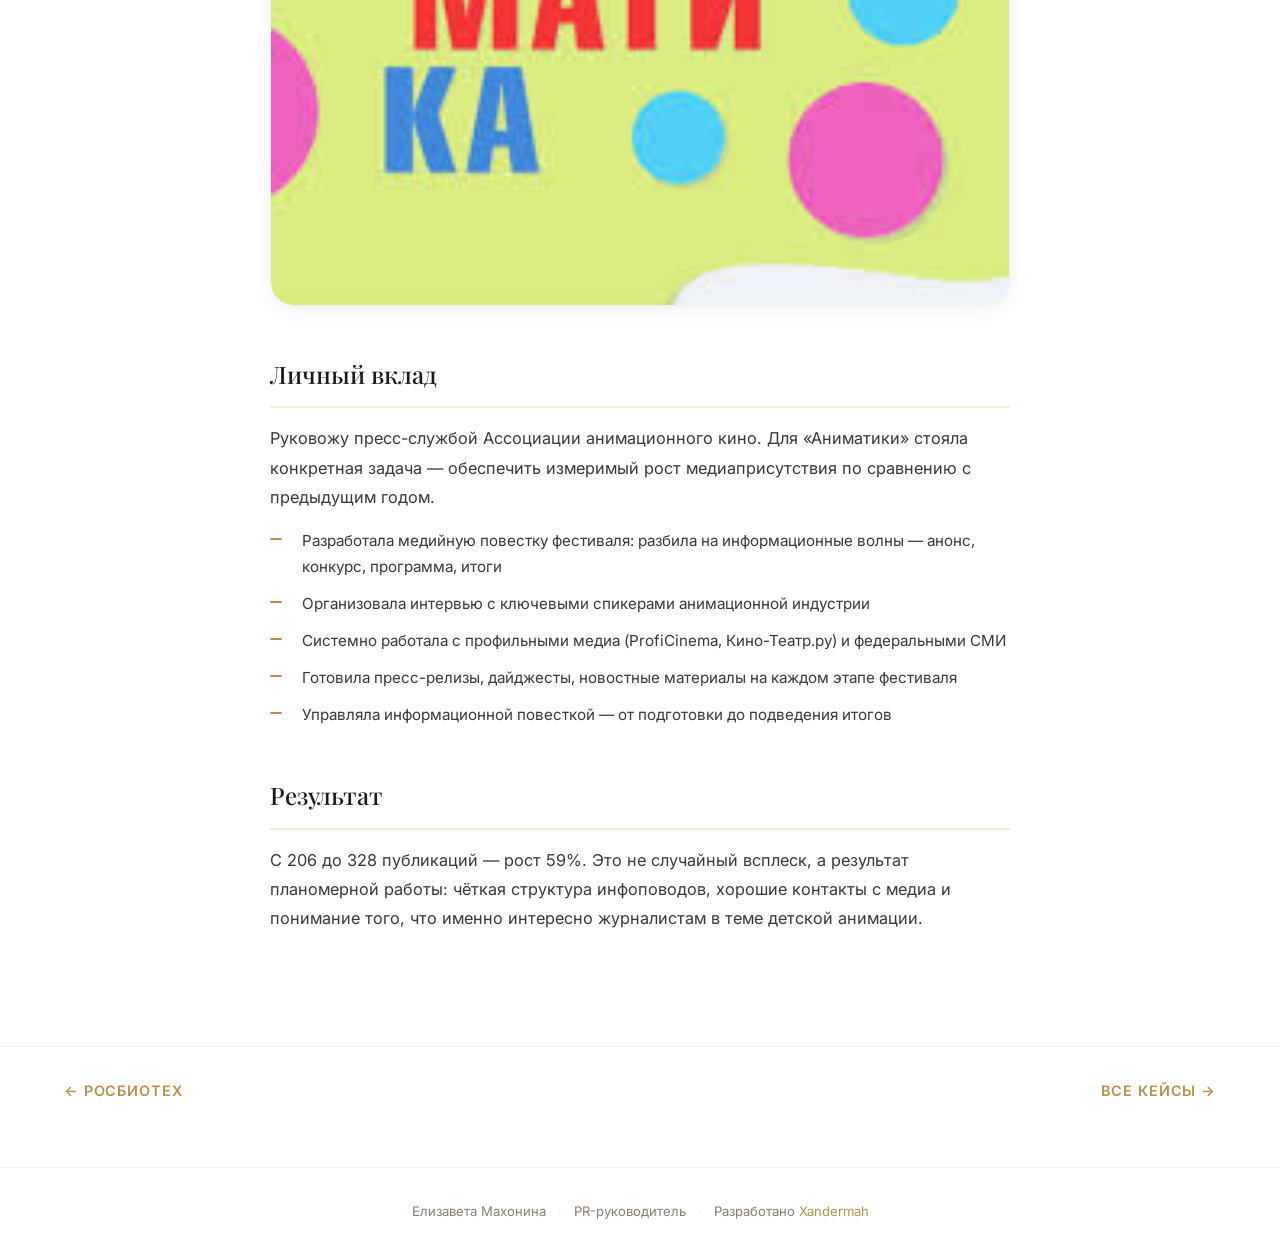
==== commit 48c21316: "Add files via upload" ====
--- a/cases/animatika.html
+++ b/cases/animatika.html
@@ -18,7 +18,7 @@
     <nav class="nav" id="nav"><div class="nav-inner"><a href="../index.html" class="nav-logo">ЕМ<span class="nav-logo-dot">.</span></a><div class="nav-links" id="navLinks"><a href="../index.html" class="nav-link">← На главную</a><a href="../index.html#cases" class="nav-link">Все кейсы</a><a href="../index.html#contact" class="nav-link nav-link-cta">Написать</a></div><button class="nav-toggle" id="navToggle" aria-label="Меню"><span></span><span></span><span></span></button></div></nav>
 
     <section class="case-hero">
-        <div class="case-hero-img"><img src="../аниматика.jpg" alt="Фестиваль Аниматика"><div class="case-hero-overlay"></div></div>
+        <div class="case-hero-img case-hero-img-tinted"><img src="../аниматика.jpg" alt="Фестиваль Аниматика"><div class="case-hero-overlay"></div></div>
         <div class="case-hero-content container">
             <span class="case-hero-tag anim-in">Рост +59% · Артек</span>
             <h1 class="case-hero-title anim-in">Фестиваль<br>«Аниматика»</h1>
@@ -39,17 +39,15 @@
     <section class="case-body-section">
         <div class="container">
             <div class="case-content anim-scroll">
-                <h2>Что за фестиваль</h2>
+                <h2>О проекте</h2>
                 <p>«Аниматика» — VIII Международный фестиваль детского анимационного кино. Проходит в «Артеке» при поддержке Министерства культуры РФ. Дети приезжают со всей страны: смотрят премьеры, встречаются с режиссёрами и аниматорами, создают собственные мультфильмы в передвижных мастерских.</p>
 
                 <div class="case-visual">
                     <img src="../аниматика2.jpg" alt="Логотип фестиваля Аниматика">
                 </div>
 
-                <h2>Моя роль</h2>
-                <p>Руковожу пресс-службой Ассоциации анимационного кино. Для «Аниматики» мне нужно было не просто «обеспечить PR», а показать конкретный рост по сравнению с предыдущим годом.</p>
-
-                <h2>Что я сделала</h2>
+                <h2>Личный вклад</h2>
+                <p>Руковожу пресс-службой Ассоциации анимационного кино. Для «Аниматики» стояла конкретная задача — обеспечить измеримый рост медиаприсутствия по сравнению с предыдущим годом.</p>
                 <ul class="case-list">
                     <li>Разработала медийную повестку фестиваля: разбила на информационные волны — анонс, конкурс, программа, итоги</li>
                     <li>Организовала интервью с ключевыми спикерами анимационной индустрии</li>
@@ -64,8 +62,8 @@
         </div>
     </section>
 
-    <section class="case-nav-section"><div class="container"><div class="case-nav-row"><a href="digest-mega.html" class="case-nav-link">← Дайджест МЕГА</a><a href="rechkin.html" class="case-nav-link">Речкин →</a></div></div></section>
-    <footer class="footer"><div class="container footer-inner"><span>Елизавета Махонина</span><span class="footer-sep">·</span><span>PR-руководитель</span></div></footer>
+    <section class="case-nav-section"><div class="container"><div class="case-nav-row"><a href="rosbiotech.html" class="case-nav-link">← РОСБИОТЕХ</a><a href="../index.html#cases" class="case-nav-link">Все кейсы →</a></div></div></section>
+    <footer class="footer"><div class="container footer-inner"><span>Елизавета Махонина</span><span class="footer-sep">·</span><span>PR-руководитель</span><span class="footer-sep">·</span><span>Разработано <a href="https://t.me/SodaOpi" target="_blank" rel="noopener" class="footer-dev-link">Xandermah</a></span></div></footer>
     <script src="../script.js"></script>
 </body>
 </html>
--- a/styles.css
+++ b/styles.css
@@ -940,6 +940,58 @@
     color: var(--warm-gray); flex-wrap: wrap;
 }
 .footer-sep { color: var(--sand); }
+.footer-dev-link {
+    color: var(--gold);
+    transition: color .3s;
+}
+.footer-dev-link:hover { color: var(--ink); }
+
+/* ══════════════════════════════════════
+   ТОНИРОВАНИЕ ИЗОБРАЖЕНИЙ
+   ══════════════════════════════════════ */
+.case-tile-img-tinted {
+    position: relative;
+}
+.case-tile-img-tinted::after {
+    content: '';
+    position: absolute; inset: 0;
+    background: linear-gradient(135deg, rgba(248,245,240,.25), rgba(184,146,74,.08));
+    mix-blend-mode: multiply;
+    pointer-events: none;
+    z-index: 1;
+}
+.case-hero-img-tinted::after {
+    content: '';
+    position: absolute; inset: 0;
+    background: linear-gradient(135deg, rgba(248,245,240,.2), rgba(184,146,74,.06));
+    mix-blend-mode: multiply;
+    pointer-events: none;
+    z-index: 0;
+}
+
+/* ══════════════════════════════════════
+   INLINE СТАТИСТИКА (для кейсов)
+   ══════════════════════════════════════ */
+.case-stats-inline {
+    display: flex; gap: var(--s6);
+    margin: var(--s5) 0;
+    padding: var(--s5) var(--s6);
+    background: var(--cream);
+    border-radius: var(--r-md);
+    border: 1px solid rgba(0,0,0,.04);
+}
+.case-stat-inline { text-align: center; flex: 1; }
+.case-stat-inline-num {
+    display: block;
+    font-family: var(--ff-display);
+    font-size: 1.8rem; font-weight: 600;
+    color: var(--gold); line-height: 1;
+    margin-bottom: var(--s2);
+}
+.case-stat-inline-lbl {
+    font-size: .78rem; color: var(--warm-gray);
+    text-transform: uppercase; letter-spacing: .04em;
+}
 
 /* ══════════════════════════════════════
    АДАПТИВНОСТЬ
@@ -982,14 +1034,21 @@
         display: none;
         position: fixed; top: var(--nav-h);
         left: 0; right: 0; bottom: 0;
-        background: rgba(255,255,255,.98);
+        background: var(--cream);
         backdrop-filter: blur(20px);
+        -webkit-backdrop-filter: blur(20px);
         flex-direction: column;
         align-items: center; justify-content: center;
         gap: var(--s6);
+        z-index: 999;
+        border-top: 1px solid var(--sand);
     }
     .nav-links.open { display: flex; }
-    .nav-link { font-size: 1.1rem; }
+    .nav-link {
+        font-size: 1.2rem;
+        font-weight: 500;
+        padding: var(--s3) var(--s5);
+    }
     .nav-toggle { display: flex; }
     .nav-toggle.active span:nth-child(1) { transform: translateY(7px) rotate(45deg); }
     .nav-toggle.active span:nth-child(2) { opacity: 0; }
@@ -999,6 +1058,7 @@
     .cases-mosaic { grid-template-columns: 1fr; }
     .exp-card { grid-template-columns: 1fr; gap: var(--s3); }
     .hero-scroll { display: none; }
+    .case-stats-inline { flex-direction: column; gap: var(--s4); }
 }
 
 @media (max-width: 480px) {
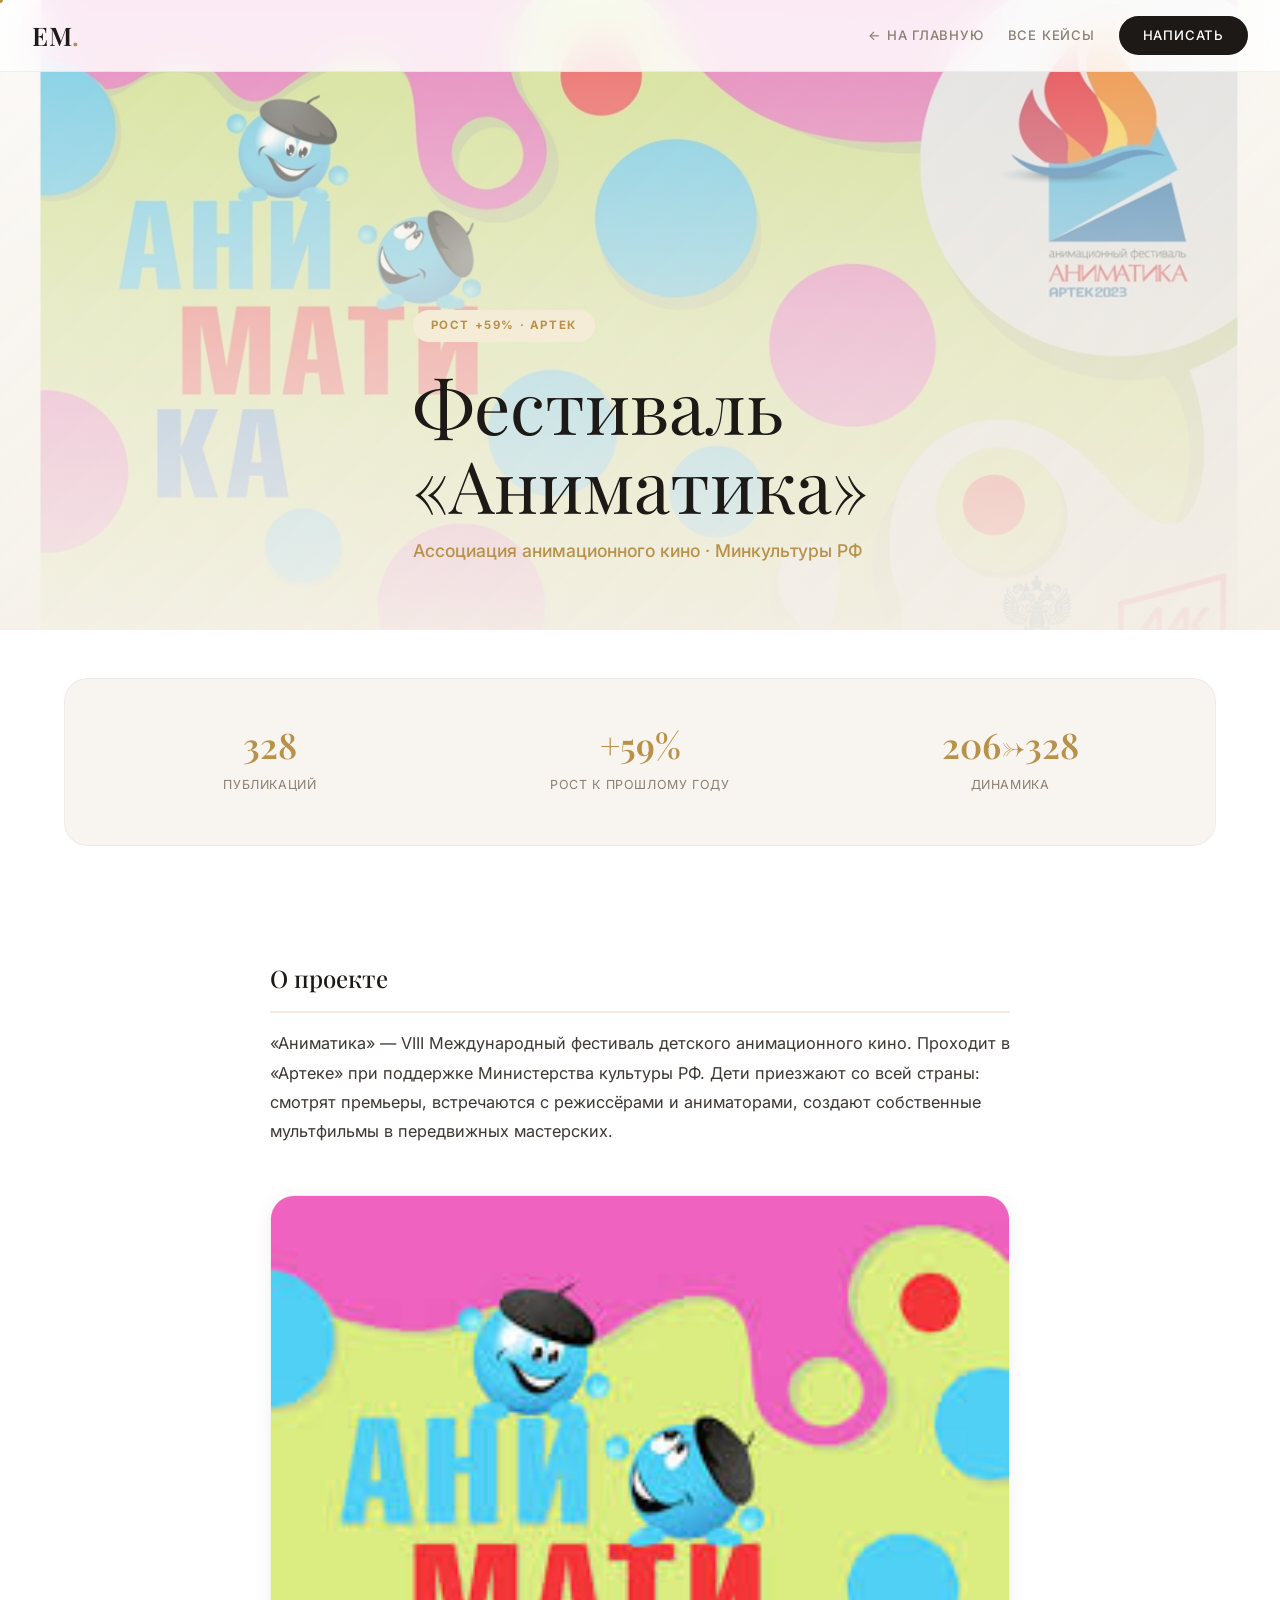
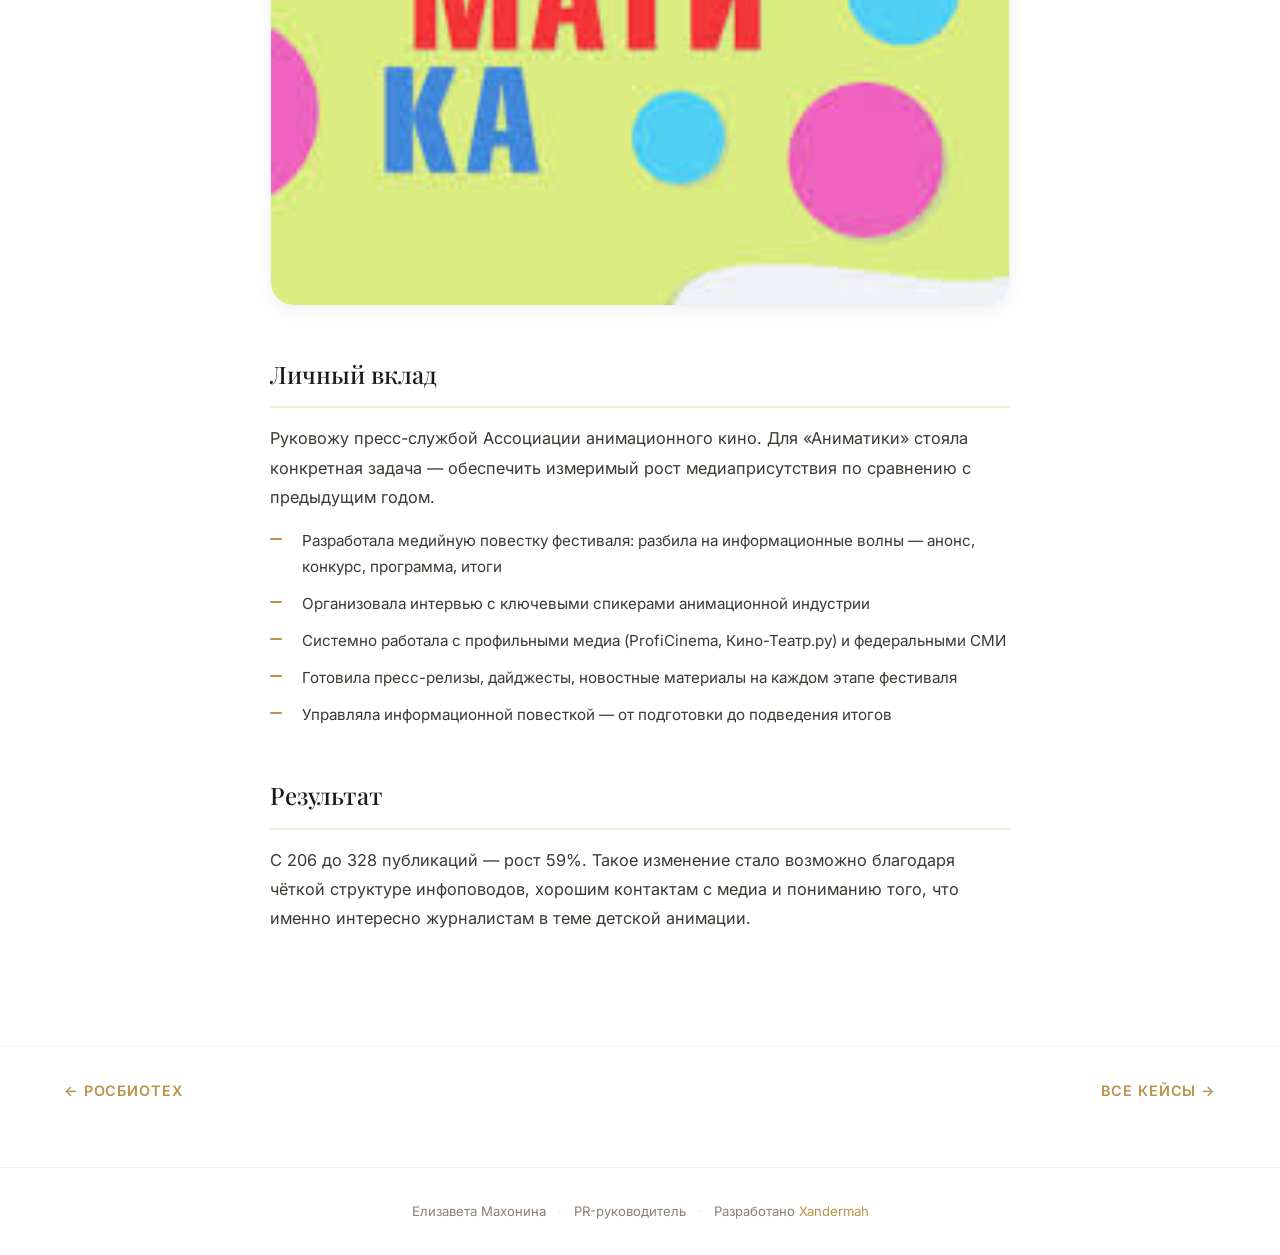
==== commit 4a623d76: "Update animatika.html" ====
--- a/cases/animatika.html
+++ b/cases/animatika.html
@@ -57,7 +57,7 @@
                 </ul>
 
                 <h2>Результат</h2>
-                <p>С 206 до 328 публикаций — рост 59%. Это не случайный всплеск, а результат планомерной работы: чёткая структура инфоповодов, хорошие контакты с медиа и понимание того, что именно интересно журналистам в теме детской анимации.</p>
+                <p>С 206 до 328 публикаций — рост 59%. Такое изменение стало возможно благодаря чёткой структуре инфоповодов, хорошим контактам с медиа и пониманию того, что именно интересно журналистам в теме детской анимации.</p>
             </div>
         </div>
     </section>
--- a/styles.css
+++ b/styles.css
@@ -254,7 +254,10 @@
     display: block; width: 24px; height: 2px;
     background: var(--ink); transition: .3s var(--ease);
 }
-
+.mobile-menu,
+.mobile-menu-backdrop {
+    display: none;
+}
 /* ══════════════════════════════════════
    HERO
    ══════════════════════════════════════ */
@@ -1026,33 +1029,99 @@
 
 @media (max-width: 768px) {
     :root { --s9: 64px; --s10: 80px; }
-    /* Скрываем кастомный курсор на тач-устройствах */
+
     .cursor-dot, .cursor-ring { display: none; }
     html, body, a, button { cursor: auto; }
-    
+
     .nav-links {
         display: none;
-        position: fixed; top: var(--nav-h);
-        left: 0; right: 0; bottom: 0;
-        background: var(--cream);
-        backdrop-filter: blur(20px);
-        -webkit-backdrop-filter: blur(20px);
+    }
+
+    .nav-toggle {
+        display: flex;
+        position: relative;
+        z-index: 1004;
+    }
+
+    .nav-toggle.active span:nth-child(1) {
+        transform: translateY(7px) rotate(45deg);
+    }
+
+    .nav-toggle.active span:nth-child(2) {
+        opacity: 0;
+    }
+
+    .nav-toggle.active span:nth-child(3) {
+        transform: translateY(-7px) rotate(-45deg);
+    }
+
+    .mobile-menu-backdrop {
+        display: none;
+        position: fixed;
+        top: var(--nav-h);
+        left: 0;
+        right: 0;
+        bottom: 0;
+        background: rgba(28, 25, 23, 0.30);
+        backdrop-filter: blur(8px);
+        -webkit-backdrop-filter: blur(8px);
+        z-index: 1001;
+    }
+
+    .mobile-menu-backdrop.open {
+        display: block;
+    }
+
+    .mobile-menu {
+        display: none;
+        position: fixed;
+        top: calc(var(--nav-h) + var(--s4));
+        left: 50%;
+        transform: translateX(-50%);
+        width: min(92vw, 420px);
+        max-height: calc(100vh - var(--nav-h) - var(--s7));
+        padding: var(--s6) var(--s5);
+        background: rgba(248, 245, 240, 0.98);
+        border: 1px solid rgba(212, 201, 184, 0.75);
+        border-radius: var(--r-xl);
+        box-shadow: var(--shadow-xl);
+        overflow-y: auto;
+        z-index: 1002;
+
+        display: none;
         flex-direction: column;
-        align-items: center; justify-content: center;
+        align-items: center;
+        justify-content: center;
         gap: var(--s6);
-        z-index: 999;
-        border-top: 1px solid var(--sand);
-    }
-    .nav-links.open { display: flex; }
-    .nav-link {
-        font-size: 1.2rem;
+    }
+
+    .mobile-menu.open {
+        display: flex;
+    }
+
+    .mobile-menu-link {
+        font-size: 1.05rem;
         font-weight: 500;
+        letter-spacing: .08em;
+        text-transform: uppercase;
+        color: var(--warm-gray);
         padding: var(--s3) var(--s5);
-    }
-    .nav-toggle { display: flex; }
-    .nav-toggle.active span:nth-child(1) { transform: translateY(7px) rotate(45deg); }
-    .nav-toggle.active span:nth-child(2) { opacity: 0; }
-    .nav-toggle.active span:nth-child(3) { transform: translateY(-7px) rotate(-45deg); }
+        transition: color .3s var(--ease), transform .3s var(--ease);
+    }
+
+    .mobile-menu-link:hover,
+    .mobile-menu-link:active {
+        color: var(--ink);
+        transform: translateY(-1px);
+    }
+
+    .mobile-menu-link-cta {
+        background: var(--ink);
+        color: var(--white) !important;
+        border-radius: 100px;
+        padding: 12px 28px;
+        margin-top: var(--s2);
+    }
 
     .comp-grid { grid-template-columns: 1fr; }
     .cases-mosaic { grid-template-columns: 1fr; }
@@ -1060,7 +1129,6 @@
     .hero-scroll { display: none; }
     .case-stats-inline { flex-direction: column; gap: var(--s4); }
 }
-
 @media (max-width: 480px) {
     .container { padding: 0 var(--s4); }
     .hero { padding: calc(var(--nav-h) + var(--s5)) var(--s4) var(--s5); }
